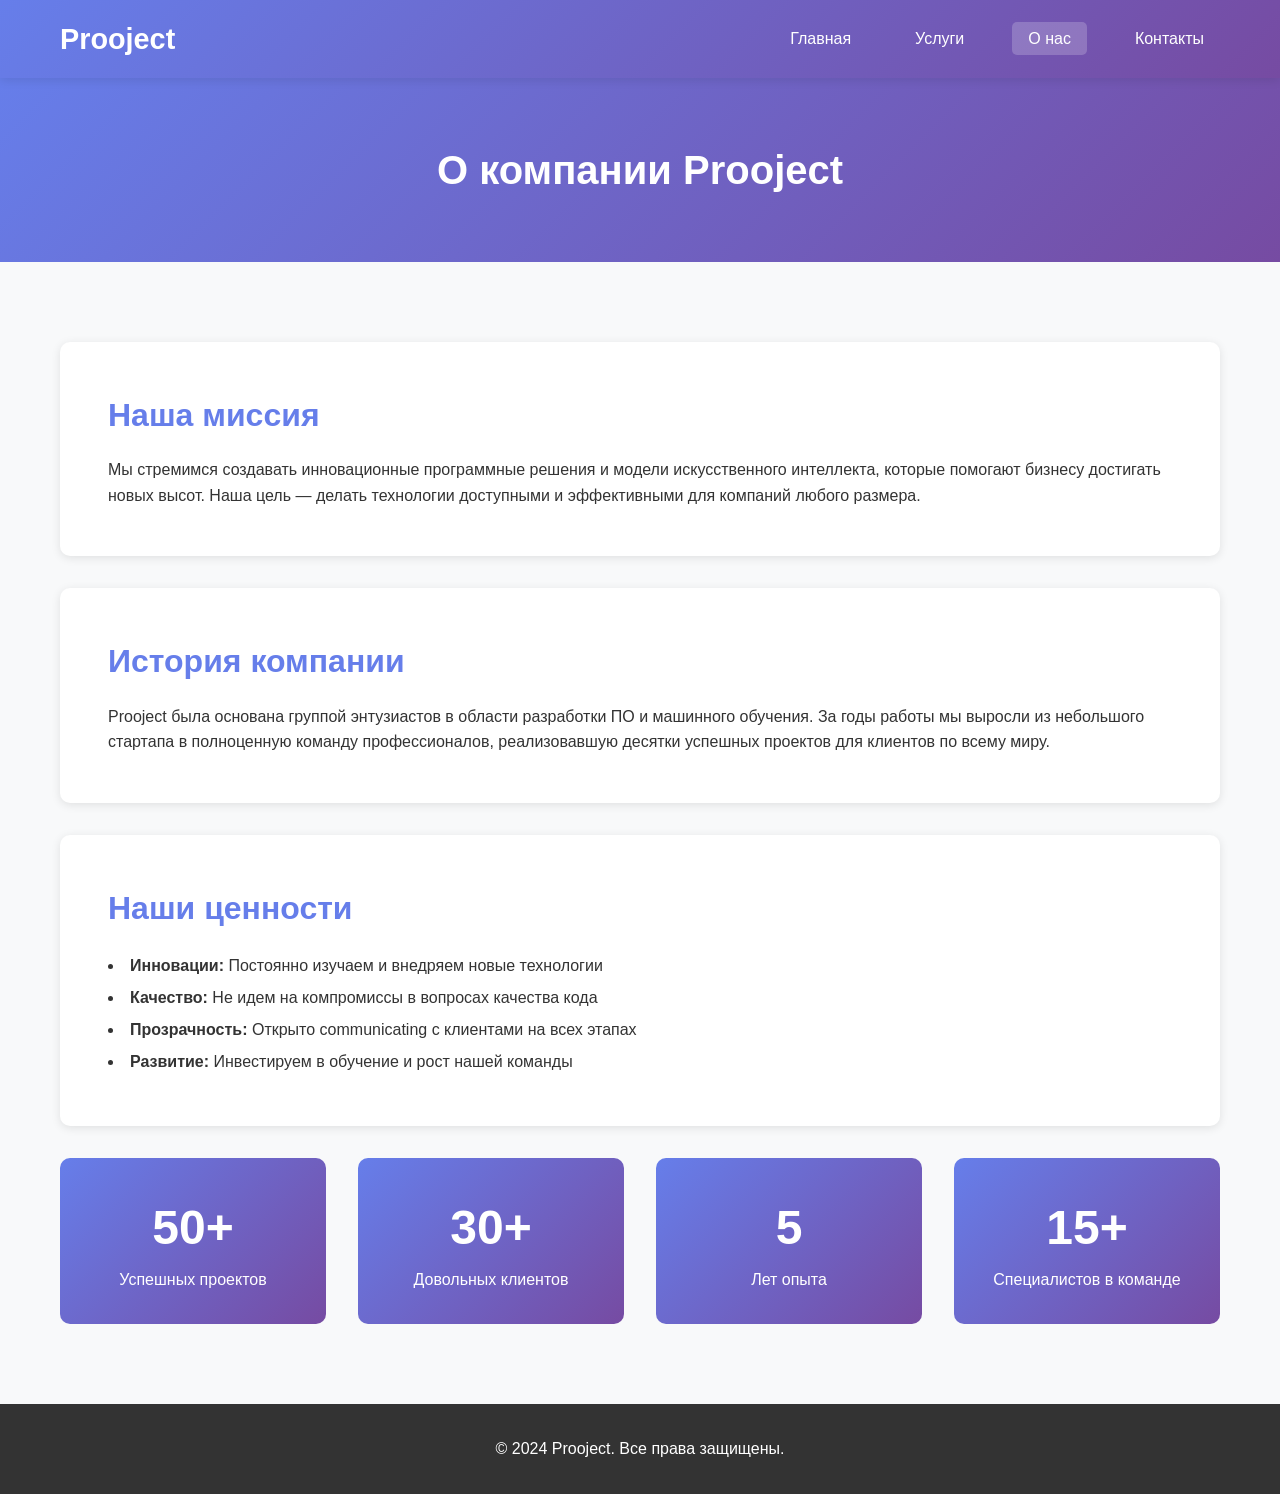
==== about.html @ fd4d92a7 "update branch" ====
<!DOCTYPE html>
<html lang="ru">
<head>
    <meta charset="UTF-8">
    <meta name="viewport" content="width=device-width, initial-scale=1.0">
    <title>О нас - Prooject</title>
    <link rel="stylesheet" href="css/style.css">
</head>
<body>
    <header>
        <nav class="navbar">
            <div class="container nav-container">
                <a href="index.html" class="logo">Prooject</a>
                <button class="nav-toggle" id="navToggle">
                    <span></span>
                    <span></span>
                    <span></span>
                </button>
                <ul class="nav-menu" id="navMenu">
                    <li><a href="index.html" class="nav-link">Главная</a></li>
                    <li><a href="services.html" class="nav-link">Услуги</a></li>
                    <li><a href="about.html" class="nav-link active">О нас</a></li>
                    <li><a href="contact.html" class="nav-link">Контакты</a></li>
                </ul>
            </div>
        </nav>
    </header>

    <section class="page-header">
        <div class="container">
            <h1>О компании Prooject</h1>
        </div>
    </section>

    <main class="about-section">
        <div class="container">
            <div class="about-content">
                <h2>Наша миссия</h2>
                <p>Мы стремимся создавать инновационные программные решения и модели искусственного интеллекта, которые помогают бизнесу достигать новых высот. Наша цель — делать технологии доступными и эффективными для компаний любого размера.</p>
            </div>

            <div class="about-content">
                <h2>История компании</h2>
                <p>Prooject была основана группой энтузиастов в области разработки ПО и машинного обучения. За годы работы мы выросли из небольшого стартапа в полноценную команду профессионалов, реализовавшую десятки успешных проектов для клиентов по всему миру.</p>
            </div>

            <div class="about-content">
                <h2>Наши ценности</h2>
                <ul style="list-style-position: inside; line-height: 2;">
                    <li><strong>Инновации:</strong> Постоянно изучаем и внедряем новые технологии</li>
                    <li><strong>Качество:</strong> Не идем на компромиссы в вопросах качества кода</li>
                    <li><strong>Прозрачность:</strong> Открыто communicating с клиентами на всех этапах</li>
                    <li><strong>Развитие:</strong> Инвестируем в обучение и рост нашей команды</li>
                </ul>
            </div>

            <div class="stats-grid">
                <div class="stat-card">
                    <span class="stat-number">50+</span>
                    <p>Успешных проектов</p>
                </div>
                <div class="stat-card">
                    <span class="stat-number">30+</span>
                    <p>Довольных клиентов</p>
                </div>
                <div class="stat-card">
                    <span class="stat-number">5</span>
                    <p>Лет опыта</p>
                </div>
                <div class="stat-card">
                    <span class="stat-number">15+</span>
                    <p>Специалистов в команде</p>
                </div>
            </div>
        </div>
    </main>

    <footer>
        <div class="container">
            <p>&copy; 2024 Prooject. Все права защищены.</p>
        </div>
    </footer>

    <script src="js/main.js"></script>
</body>
</html>
---- css/style.css ----
* {
    margin: 0;
    padding: 0;
    box-sizing: border-box;
}

body {
    font-family: 'Segoe UI', Tahoma, Geneva, Verdana, sans-serif;
    line-height: 1.6;
    color: #333;
    background-color: #f8f9fa;
}

.container {
    max-width: 1200px;
    margin: 0 auto;
    padding: 0 20px;
}

/* Header & Navigation */
header {
    background: linear-gradient(135deg, #667eea 0%, #764ba2 100%);
    box-shadow: 0 2px 10px rgba(0,0,0,0.1);
    position: sticky;
    top: 0;
    z-index: 1000;
}

.navbar {
    padding: 1rem 0;
}

.nav-container {
    display: flex;
    justify-content: space-between;
    align-items: center;
}

.logo {
    font-size: 1.8rem;
    font-weight: bold;
    color: white;
    text-decoration: none;
    transition: transform 0.3s ease;
}

.logo:hover {
    transform: scale(1.05);
}

.nav-menu {
    display: flex;
    list-style: none;
    gap: 2rem;
}

.nav-link {
    color: white;
    text-decoration: none;
    font-weight: 500;
    padding: 0.5rem 1rem;
    border-radius: 5px;
    transition: all 0.3s ease;
}

.nav-link:hover,
.nav-link.active {
    background-color: rgba(255,255,255,0.2);
}

.nav-toggle {
    display: none;
    flex-direction: column;
    cursor: pointer;
    gap: 4px;
}

.nav-toggle span {
    width: 25px;
    height: 3px;
    background-color: white;
    border-radius: 2px;
    transition: all 0.3s ease;
}

/* Hero Section */
.hero {
    background: linear-gradient(135deg, #667eea 0%, #764ba2 100%);
    color: white;
    padding: 100px 0;
    text-align: center;
}

.hero h1 {
    font-size: 3rem;
    margin-bottom: 1rem;
}

.highlight {
    color: #ffd700;
}

.hero-subtitle {
    font-size: 1.3rem;
    margin-bottom: 2rem;
    opacity: 0.9;
}

/* Buttons */
.btn {
    display: inline-block;
    padding: 12px 30px;
    border-radius: 5px;
    text-decoration: none;
    font-weight: 600;
    transition: all 0.3s ease;
    cursor: pointer;
    border: none;
    font-size: 1rem;
}

.btn-primary {
    background-color: white;
    color: #667eea;
}

.btn-primary:hover {
    background-color: #f0f0f0;
    transform: translateY(-2px);
    box-shadow: 0 5px 15px rgba(0,0,0,0.2);
}

.btn-secondary {
    background-color: #667eea;
    color: white;
}

.btn-secondary:hover {
    background-color: #5568d3;
    transform: translateY(-2px);
    box-shadow: 0 5px 15px rgba(0,0,0,0.2);
}

/* Features Section */
.features {
    padding: 80px 0;
    background-color: white;
}

.features h2 {
    text-align: center;
    font-size: 2.5rem;
    margin-bottom: 3rem;
    color: #333;
}

.features-grid {
    display: grid;
    grid-template-columns: repeat(auto-fit, minmax(250px, 1fr));
    gap: 2rem;
}

.feature-card {
    background: #f8f9fa;
    padding: 2rem;
    border-radius: 10px;
    text-align: center;
    transition: all 0.3s ease;
    box-shadow: 0 2px 10px rgba(0,0,0,0.05);
}

.feature-card:hover {
    transform: translateY(-10px);
    box-shadow: 0 10px 30px rgba(0,0,0,0.15);
}

.feature-icon {
    font-size: 3rem;
    margin-bottom: 1rem;
}

.feature-card h3 {
    color: #667eea;
    margin-bottom: 1rem;
    font-size: 1.5rem;
}

/* CTA Section */
.cta {
    padding: 80px 0;
    background: linear-gradient(135deg, #667eea 0%, #764ba2 100%);
    color: white;
    text-align: center;
}

.cta h2 {
    font-size: 2.5rem;
    margin-bottom: 1rem;
}

.cta p {
    font-size: 1.2rem;
    margin-bottom: 2rem;
    opacity: 0.9;
}

/* Footer */
footer {
    background-color: #333;
    color: white;
    text-align: center;
    padding: 2rem 0;
}

/* Services Page */
.services-list {
    padding: 80px 0;
}

.services-list h2 {
    text-align: center;
    font-size: 2.5rem;
    margin-bottom: 3rem;
}

.service-item {
    background: white;
    padding: 2rem;
    margin-bottom: 2rem;
    border-radius: 10px;
    box-shadow: 0 2px 10px rgba(0,0,0,0.1);
    display: flex;
    align-items: flex-start;
    gap: 1.5rem;
}

.service-icon {
    font-size: 2.5rem;
    min-width: 60px;
}

.service-item h3 {
    color: #667eea;
    margin-bottom: 0.5rem;
    font-size: 1.5rem;
}

/* About Page */
.about-section {
    padding: 80px 0;
}

.about-content {
    background: white;
    padding: 3rem;
    border-radius: 10px;
    box-shadow: 0 2px 10px rgba(0,0,0,0.1);
    margin-bottom: 2rem;
}

.about-content h2 {
    color: #667eea;
    margin-bottom: 1rem;
    font-size: 2rem;
}

.stats-grid {
    display: grid;
    grid-template-columns: repeat(auto-fit, minmax(200px, 1fr));
    gap: 2rem;
    margin-top: 2rem;
}

.stat-card {
    background: linear-gradient(135deg, #667eea 0%, #764ba2 100%);
    color: white;
    padding: 2rem;
    border-radius: 10px;
    text-align: center;
}

.stat-number {
    font-size: 3rem;
    font-weight: bold;
    display: block;
}

/* Contact Page */
.contact-section {
    padding: 80px 0;
}

.contact-grid {
    display: grid;
    grid-template-columns: repeat(auto-fit, minmax(300px, 1fr));
    gap: 2rem;
}

.contact-info {
    background: white;
    padding: 2rem;
    border-radius: 10px;
    box-shadow: 0 2px 10px rgba(0,0,0,0.1);
}

.contact-info h3 {
    color: #667eea;
    margin-bottom: 1rem;
}

.contact-item {
    margin-bottom: 1rem;
    display: flex;
    align-items: center;
    gap: 1rem;
}

.contact-form {
    background: white;
    padding: 2rem;
    border-radius: 10px;
    box-shadow: 0 2px 10px rgba(0,0,0,0.1);
}

.form-group {
    margin-bottom: 1.5rem;
}

.form-group label {
    display: block;
    margin-bottom: 0.5rem;
    font-weight: 600;
}

.form-group input,
.form-group textarea {
    width: 100%;
    padding: 10px;
    border: 1px solid #ddd;
    border-radius: 5px;
    font-size: 1rem;
    font-family: inherit;
}

.form-group textarea {
    min-height: 150px;
    resize: vertical;
}

.form-group input:focus,
.form-group textarea:focus {
    outline: none;
    border-color: #667eea;
    box-shadow: 0 0 5px rgba(102, 126, 234, 0.3);
}

/* Responsive Design */
@media (max-width: 768px) {
    .nav-toggle {
        display: flex;
    }

    .nav-menu {
        position: absolute;
        top: 100%;
        left: 0;
        right: 0;
        background: #667eea;
        flex-direction: column;
        padding: 1rem 0;
        gap: 0;
        display: none;
    }

    .nav-menu.active {
        display: flex;
    }

    .nav-link {
        padding: 1rem 2rem;
        display: block;
    }

    .hero h1 {
        font-size: 2rem;
    }

    .hero-subtitle {
        font-size: 1rem;
    }

    .features h2,
    .cta h2 {
        font-size: 2rem;
    }
}

/* Page header for inner pages */
.page-header {
    background: linear-gradient(135deg, #667eea 0%, #764ba2 100%);
    color: white;
    padding: 60px 0;
    text-align: center;
}

.page-header h1 {
    font-size: 2.5rem;
}
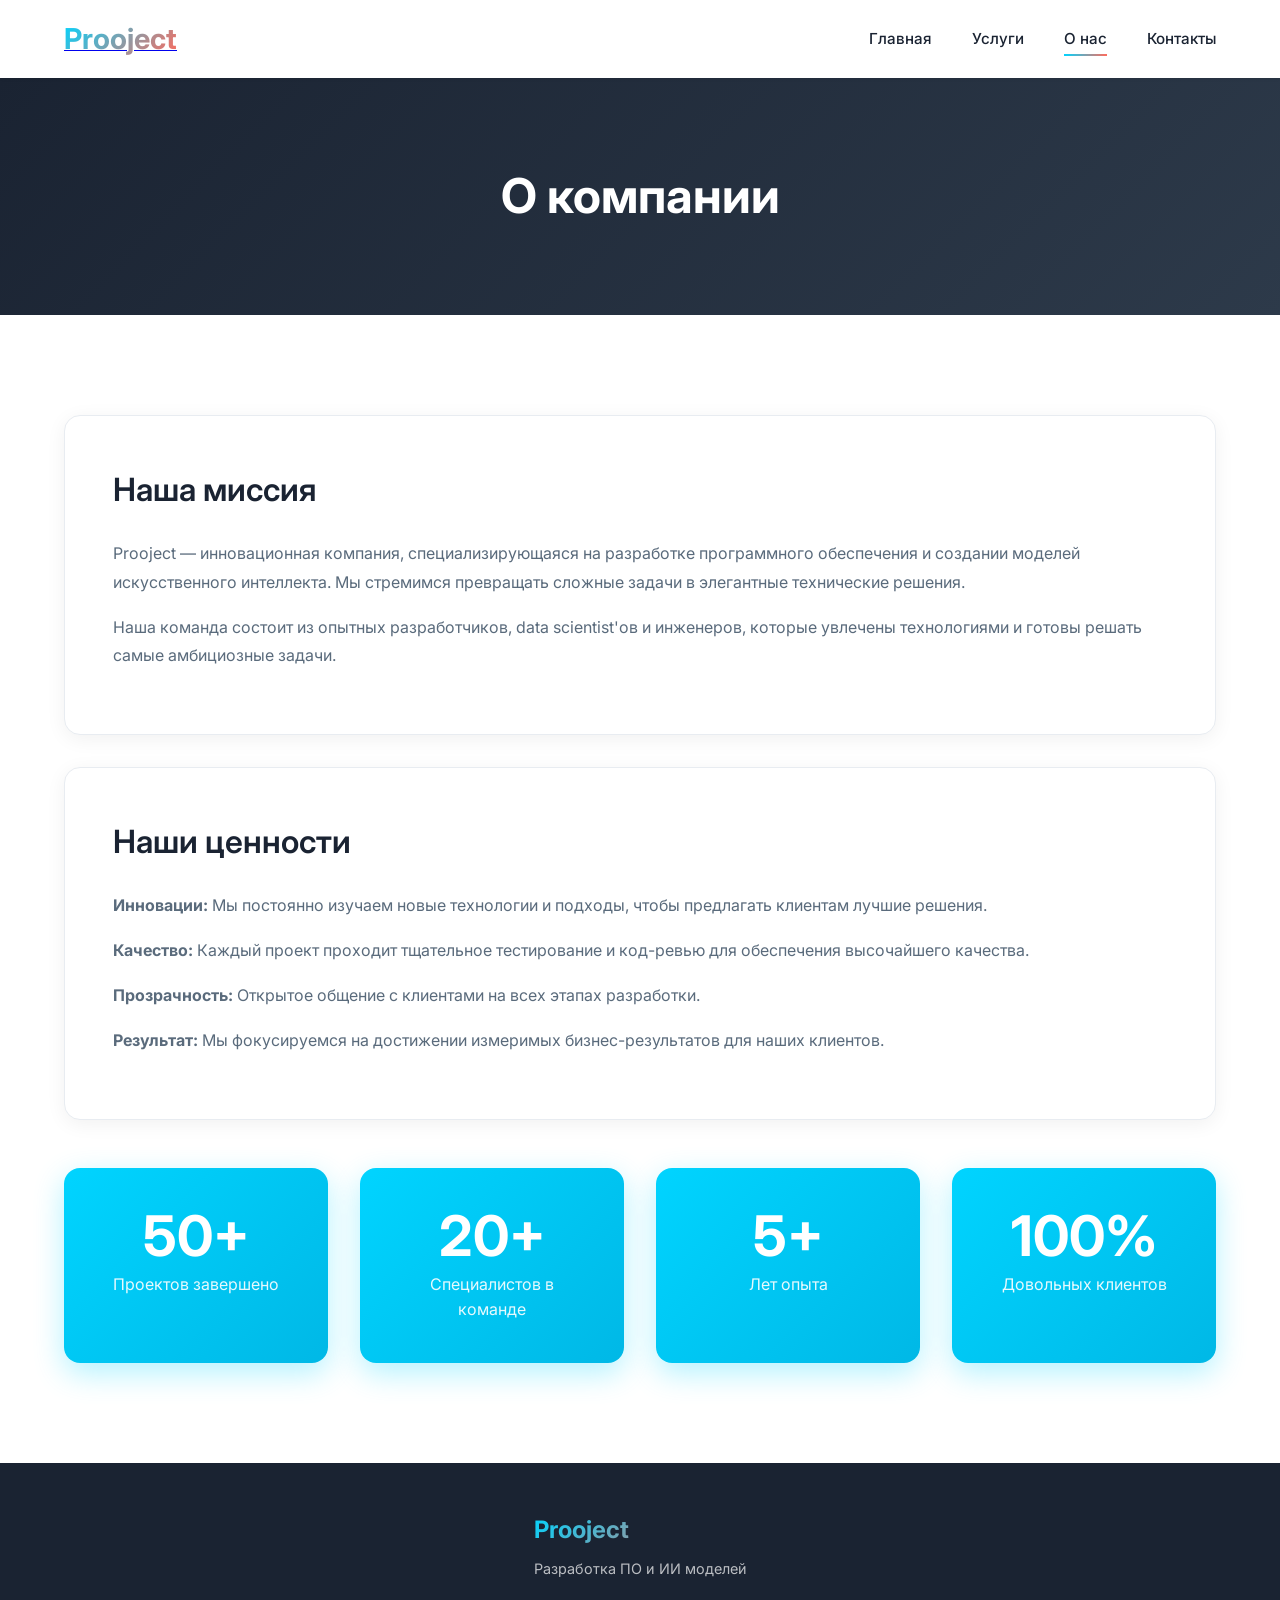
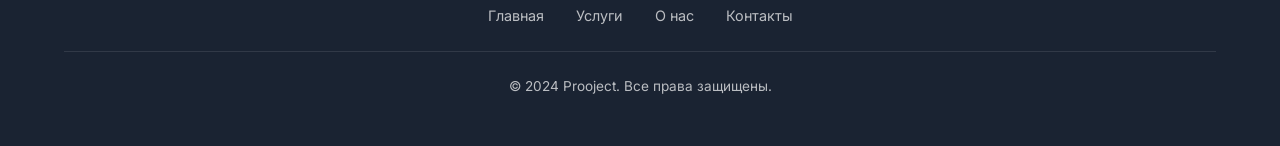
==== commit 2bbe8389: "update branch" ====
--- a/about.html
+++ b/about.html
@@ -5,79 +5,86 @@
     <meta name="viewport" content="width=device-width, initial-scale=1.0">
     <title>О нас - Prooject</title>
     <link rel="stylesheet" href="css/style.css">
+    <link href="https://fonts.googleapis.com/css2?family=Inter:wght@300;400;500;600;700&display=swap" rel="stylesheet">
 </head>
 <body>
-    <header>
-        <nav class="navbar">
-            <div class="container nav-container">
-                <a href="index.html" class="logo">Prooject</a>
-                <button class="nav-toggle" id="navToggle">
-                    <span></span>
-                    <span></span>
-                    <span></span>
-                </button>
-                <ul class="nav-menu" id="navMenu">
-                    <li><a href="index.html" class="nav-link">Главная</a></li>
-                    <li><a href="services.html" class="nav-link">Услуги</a></li>
-                    <li><a href="about.html" class="nav-link active">О нас</a></li>
-                    <li><a href="contact.html" class="nav-link">Контакты</a></li>
-                </ul>
-            </div>
-        </nav>
-    </header>
+    <nav class="navbar">
+        <div class="container nav-container">
+            <a href="index.html" class="logo">
+                <span class="logo-text">Prooject</span>
+            </a>
+            <button class="nav-toggle" id="navToggle">
+                <span></span>
+                <span></span>
+                <span></span>
+            </button>
+            <ul class="nav-menu" id="navMenu">
+                <li><a href="index.html" class="nav-link">Главная</a></li>
+                <li><a href="services.html" class="nav-link">Услуги</a></li>
+                <li><a href="about.html" class="nav-link active">О нас</a></li>
+                <li><a href="contact.html" class="nav-link">Контакты</a></li>
+            </ul>
+        </div>
+    </nav>
 
     <section class="page-header">
         <div class="container">
-            <h1>О компании Prooject</h1>
+            <h1>О компании</h1>
         </div>
     </section>
 
-    <main class="about-section">
+    <section class="about-section">
         <div class="container">
             <div class="about-content">
                 <h2>Наша миссия</h2>
-                <p>Мы стремимся создавать инновационные программные решения и модели искусственного интеллекта, которые помогают бизнесу достигать новых высот. Наша цель — делать технологии доступными и эффективными для компаний любого размера.</p>
-            </div>
-
-            <div class="about-content">
-                <h2>История компании</h2>
-                <p>Prooject была основана группой энтузиастов в области разработки ПО и машинного обучения. За годы работы мы выросли из небольшого стартапа в полноценную команду профессионалов, реализовавшую десятки успешных проектов для клиентов по всему миру.</p>
+                <p>Prooject — инновационная компания, специализирующаяся на разработке программного обеспечения и создании моделей искусственного интеллекта. Мы стремимся превращать сложные задачи в элегантные технические решения.</p>
+                <p>Наша команда состоит из опытных разработчиков, data scientist'ов и инженеров, которые увлечены технологиями и готовы решать самые амбициозные задачи.</p>
             </div>
 
             <div class="about-content">
                 <h2>Наши ценности</h2>
-                <ul style="list-style-position: inside; line-height: 2;">
-                    <li><strong>Инновации:</strong> Постоянно изучаем и внедряем новые технологии</li>
-                    <li><strong>Качество:</strong> Не идем на компромиссы в вопросах качества кода</li>
-                    <li><strong>Прозрачность:</strong> Открыто communicating с клиентами на всех этапах</li>
-                    <li><strong>Развитие:</strong> Инвестируем в обучение и рост нашей команды</li>
-                </ul>
+                <p><strong>Инновации:</strong> Мы постоянно изучаем новые технологии и подходы, чтобы предлагать клиентам лучшие решения.</p>
+                <p><strong>Качество:</strong> Каждый проект проходит тщательное тестирование и код-ревью для обеспечения высочайшего качества.</p>
+                <p><strong>Прозрачность:</strong> Открытое общение с клиентами на всех этапах разработки.</p>
+                <p><strong>Результат:</strong> Мы фокусируемся на достижении измеримых бизнес-результатов для наших клиентов.</p>
             </div>
 
             <div class="stats-grid">
                 <div class="stat-card">
                     <span class="stat-number">50+</span>
-                    <p>Успешных проектов</p>
+                    <span class="stat-label">Проектов завершено</span>
                 </div>
                 <div class="stat-card">
-                    <span class="stat-number">30+</span>
-                    <p>Довольных клиентов</p>
+                    <span class="stat-number">20+</span>
+                    <span class="stat-label">Специалистов в команде</span>
                 </div>
                 <div class="stat-card">
-                    <span class="stat-number">5</span>
-                    <p>Лет опыта</p>
+                    <span class="stat-number">5+</span>
+                    <span class="stat-label">Лет опыта</span>
                 </div>
                 <div class="stat-card">
-                    <span class="stat-number">15+</span>
-                    <p>Специалистов в команде</p>
+                    <span class="stat-number">100%</span>
+                    <span class="stat-label">Довольных клиентов</span>
                 </div>
             </div>
         </div>
-    </main>
+    </section>
 
-    <footer>
-        <div class="container">
-            <p>&copy; 2024 Prooject. Все права защищены.</p>
+    <footer class="footer">
+        <div class="container footer-container">
+            <div class="footer-brand">
+                <span class="logo-text">Prooject</span>
+                <p>Разработка ПО и ИИ моделей</p>
+            </div>
+            <div class="footer-links">
+                <a href="index.html">Главная</a>
+                <a href="services.html">Услуги</a>
+                <a href="about.html">О нас</a>
+                <a href="contact.html">Контакты</a>
+            </div>
+            <div class="footer-copyright">
+                © 2024 Prooject. Все права защищены.
+            </div>
         </div>
     </footer>
 
--- a/css/style.css
+++ b/css/style.css
@@ -4,29 +4,37 @@
     box-sizing: border-box;
 }
 
+:root {
+    --navy-blue: #1a2332;
+    --cyan-vibrant: #00d4ff;
+    --coral-orange: #ff6b5c;
+    --white: #ffffff;
+    --light-gray: #f8f9fa;
+    --gray-light: #e8ecf1;
+}
+
 body {
-    font-family: 'Segoe UI', Tahoma, Geneva, Verdana, sans-serif;
+    font-family: 'Inter', -apple-system, BlinkMacSystemFont, 'Segoe UI', sans-serif;
     line-height: 1.6;
-    color: #333;
-    background-color: #f8f9fa;
+    color: var(--navy-blue);
+    background-color: var(--white);
+    overflow-x: hidden;
 }
 
 .container {
     max-width: 1200px;
     margin: 0 auto;
-    padding: 0 20px;
+    padding: 0 24px;
 }
 
 /* Header & Navigation */
-header {
-    background: linear-gradient(135deg, #667eea 0%, #764ba2 100%);
-    box-shadow: 0 2px 10px rgba(0,0,0,0.1);
+.navbar {
+    background: rgba(255, 255, 255, 0.95);
+    backdrop-filter: blur(10px);
+    box-shadow: 0 1px 3px rgba(0,0,0,0.08);
     position: sticky;
     top: 0;
     z-index: 1000;
-}
-
-.navbar {
     padding: 1rem 0;
 }
 
@@ -36,290 +44,485 @@
     align-items: center;
 }
 
-.logo {
+.logo-text {
     font-size: 1.8rem;
-    font-weight: bold;
-    color: white;
-    text-decoration: none;
+    font-weight: 700;
+    background: linear-gradient(135deg, var(--cyan-vibrant) 0%, var(--coral-orange) 100%);
+    -webkit-background-clip: text;
+    -webkit-text-fill-color: transparent;
+    background-clip: text;
     transition: transform 0.3s ease;
 }
 
-.logo:hover {
+.logo:hover .logo-text {
     transform: scale(1.05);
 }
 
 .nav-menu {
     display: flex;
     list-style: none;
-    gap: 2rem;
+    gap: 2.5rem;
 }
 
 .nav-link {
-    color: white;
+    color: var(--navy-blue);
     text-decoration: none;
     font-weight: 500;
-    padding: 0.5rem 1rem;
-    border-radius: 5px;
+    font-size: 0.95rem;
+    padding: 0.5rem 0;
+    position: relative;
     transition: all 0.3s ease;
 }
 
-.nav-link:hover,
-.nav-link.active {
-    background-color: rgba(255,255,255,0.2);
+.nav-link::after {
+    content: '';
+    position: absolute;
+    bottom: 0;
+    left: 0;
+    width: 0;
+    height: 2px;
+    background: linear-gradient(90deg, var(--cyan-vibrant), var(--coral-orange));
+    transition: width 0.3s ease;
+}
+
+.nav-link:hover::after,
+.nav-link.active::after {
+    width: 100%;
 }
 
 .nav-toggle {
     display: none;
     flex-direction: column;
     cursor: pointer;
-    gap: 4px;
+    gap: 5px;
+    background: none;
+    border: none;
+    padding: 5px;
 }
 
 .nav-toggle span {
-    width: 25px;
-    height: 3px;
-    background-color: white;
+    width: 24px;
+    height: 2px;
+    background-color: var(--navy-blue);
     border-radius: 2px;
     transition: all 0.3s ease;
 }
 
 /* Hero Section */
 .hero {
-    background: linear-gradient(135deg, #667eea 0%, #764ba2 100%);
-    color: white;
-    padding: 100px 0;
-    text-align: center;
-}
-
-.hero h1 {
-    font-size: 3rem;
-    margin-bottom: 1rem;
-}
-
-.highlight {
-    color: #ffd700;
+    position: relative;
+    min-height: 90vh;
+    display: flex;
+    align-items: center;
+    background: linear-gradient(180deg, var(--white) 0%, var(--light-gray) 100%);
+    overflow: hidden;
+    padding: 120px 0;
+}
+
+.glass-shape {
+    position: absolute;
+    border-radius: 50%;
+    filter: blur(60px);
+    opacity: 0.5;
+    animation: float 8s ease-in-out infinite;
+}
+
+.glass-1 {
+    width: 400px;
+    height: 400px;
+    background: linear-gradient(135deg, rgba(0, 212, 255, 0.3), rgba(0, 212, 255, 0.1));
+    top: -100px;
+    right: -100px;
+    animation-delay: 0s;
+}
+
+.glass-2 {
+    width: 300px;
+    height: 300px;
+    background: linear-gradient(135deg, rgba(255, 107, 92, 0.3), rgba(255, 107, 92, 0.1));
+    bottom: 10%;
+    left: -50px;
+    animation-delay: 2s;
+}
+
+.glass-3 {
+    width: 250px;
+    height: 250px;
+    background: linear-gradient(135deg, rgba(0, 212, 255, 0.2), rgba(255, 107, 92, 0.2));
+    top: 40%;
+    right: 20%;
+    animation-delay: 4s;
+}
+
+@keyframes float {
+    0%, 100% { transform: translate(0, 0) rotate(0deg); }
+    33% { transform: translate(30px, -30px) rotate(10deg); }
+    66% { transform: translate(-20px, 20px) rotate(-5deg); }
+}
+
+.hero-container {
+    position: relative;
+    z-index: 1;
+    max-width: 900px;
+    text-align: center;
+    margin: 0 auto;
+}
+
+.hero-title {
+    font-size: 3.5rem;
+    font-weight: 700;
+    line-height: 1.2;
+    margin-bottom: 1.5rem;
+    color: var(--navy-blue);
+}
+
+.gradient-text {
+    background: linear-gradient(135deg, var(--cyan-vibrant) 0%, var(--coral-orange) 100%);
+    -webkit-background-clip: text;
+    -webkit-text-fill-color: transparent;
+    background-clip: text;
 }
 
 .hero-subtitle {
-    font-size: 1.3rem;
-    margin-bottom: 2rem;
-    opacity: 0.9;
-}
-
-/* Buttons */
+    font-size: 1.25rem;
+    color: #5a6b7c;
+    margin-bottom: 2.5rem;
+    line-height: 1.8;
+    max-width: 700px;
+    margin-left: auto;
+    margin-right: auto;
+}
+
+.hero-buttons {
+    display: flex;
+    gap: 1rem;
+    justify-content: center;
+    flex-wrap: wrap;
+}
+
 .btn {
     display: inline-block;
-    padding: 12px 30px;
-    border-radius: 5px;
+    padding: 14px 32px;
+    border-radius: 8px;
     text-decoration: none;
     font-weight: 600;
+    font-size: 1rem;
     transition: all 0.3s ease;
     cursor: pointer;
     border: none;
-    font-size: 1rem;
 }
 
 .btn-primary {
-    background-color: white;
-    color: #667eea;
+    background: linear-gradient(135deg, var(--coral-orange) 0%, #ff856f 100%);
+    color: var(--white);
+    box-shadow: 0 4px 15px rgba(255, 107, 92, 0.4);
 }
 
 .btn-primary:hover {
-    background-color: #f0f0f0;
-    transform: translateY(-2px);
-    box-shadow: 0 5px 15px rgba(0,0,0,0.2);
+    transform: translateY(-3px);
+    box-shadow: 0 8px 25px rgba(255, 107, 92, 0.5);
 }
 
 .btn-secondary {
-    background-color: #667eea;
-    color: white;
+    background: var(--white);
+    color: var(--navy-blue);
+    border: 2px solid var(--gray-light);
 }
 
 .btn-secondary:hover {
-    background-color: #5568d3;
-    transform: translateY(-2px);
-    box-shadow: 0 5px 15px rgba(0,0,0,0.2);
+    border-color: var(--cyan-vibrant);
+    transform: translateY(-3px);
+    box-shadow: 0 8px 25px rgba(0, 212, 255, 0.2);
+}
+
+.btn-large {
+    padding: 16px 40px;
+    font-size: 1.1rem;
 }
 
 /* Features Section */
 .features {
-    padding: 80px 0;
-    background-color: white;
-}
-
-.features h2 {
+    padding: 100px 0;
+    background-color: var(--white);
+}
+
+.section-title {
     text-align: center;
     font-size: 2.5rem;
-    margin-bottom: 3rem;
-    color: #333;
+    font-weight: 700;
+    margin-bottom: 4rem;
+    color: var(--navy-blue);
 }
 
 .features-grid {
     display: grid;
-    grid-template-columns: repeat(auto-fit, minmax(250px, 1fr));
+    grid-template-columns: repeat(auto-fit, minmax(280px, 1fr));
     gap: 2rem;
 }
 
 .feature-card {
-    background: #f8f9fa;
-    padding: 2rem;
-    border-radius: 10px;
+    background: var(--white);
+    padding: 2.5rem;
+    border-radius: 16px;
     text-align: center;
     transition: all 0.3s ease;
-    box-shadow: 0 2px 10px rgba(0,0,0,0.05);
+    border: 1px solid var(--gray-light);
+    position: relative;
+    overflow: hidden;
+}
+
+.feature-card::before {
+    content: '';
+    position: absolute;
+    top: 0;
+    left: 0;
+    right: 0;
+    height: 3px;
+    background: linear-gradient(90deg, var(--cyan-vibrant), var(--coral-orange));
+    transform: scaleX(0);
+    transition: transform 0.3s ease;
+}
+
+.feature-card:hover::before {
+    transform: scaleX(1);
 }
 
 .feature-card:hover {
-    transform: translateY(-10px);
-    box-shadow: 0 10px 30px rgba(0,0,0,0.15);
+    transform: translateY(-8px);
+    box-shadow: 0 20px 40px rgba(0,0,0,0.08);
+    border-color: transparent;
 }
 
 .feature-icon {
-    font-size: 3rem;
+    font-size: 3.5rem;
+    margin-bottom: 1.5rem;
+    display: block;
+}
+
+.feature-card h3 {
+    color: var(--navy-blue);
     margin-bottom: 1rem;
-}
-
-.feature-card h3 {
-    color: #667eea;
+    font-size: 1.4rem;
+    font-weight: 600;
+}
+
+.feature-card p {
+    color: #5a6b7c;
+    line-height: 1.7;
+}
+
+/* CTA Section */
+.cta-section {
+    padding: 100px 0;
+    background: linear-gradient(135deg, var(--navy-blue) 0%, #2d3a4a 100%);
+    position: relative;
+    overflow: hidden;
+}
+
+.cta-container {
+    text-align: center;
+    position: relative;
+    z-index: 1;
+}
+
+.cta-container h2 {
+    font-size: 2.8rem;
+    font-weight: 700;
+    color: var(--white);
     margin-bottom: 1rem;
+}
+
+.cta-container p {
+    font-size: 1.2rem;
+    color: rgba(255,255,255,0.8);
+    margin-bottom: 2.5rem;
+}
+
+/* Footer */
+.footer {
+    background-color: var(--navy-blue);
+    color: rgba(255,255,255,0.7);
+    padding: 3rem 0;
+}
+
+.footer-container {
+    display: flex;
+    flex-direction: column;
+    align-items: center;
+    gap: 1.5rem;
+}
+
+.footer-brand .logo-text {
     font-size: 1.5rem;
-}
-
-/* CTA Section */
-.cta {
-    padding: 80px 0;
-    background: linear-gradient(135deg, #667eea 0%, #764ba2 100%);
-    color: white;
-    text-align: center;
-}
-
-.cta h2 {
-    font-size: 2.5rem;
-    margin-bottom: 1rem;
-}
-
-.cta p {
-    font-size: 1.2rem;
-    margin-bottom: 2rem;
-    opacity: 0.9;
-}
-
-/* Footer */
-footer {
-    background-color: #333;
-    color: white;
-    text-align: center;
-    padding: 2rem 0;
+    display: block;
+    margin-bottom: 0.5rem;
+}
+
+.footer-brand p {
+    font-size: 0.9rem;
+}
+
+.footer-links {
+    display: flex;
+    gap: 2rem;
+    flex-wrap: wrap;
+    justify-content: center;
+}
+
+.footer-links a {
+    color: rgba(255,255,255,0.7);
+    text-decoration: none;
+    font-size: 0.9rem;
+    transition: color 0.3s ease;
+}
+
+.footer-links a:hover {
+    color: var(--cyan-vibrant);
+}
+
+.footer-copyright {
+    font-size: 0.85rem;
+    padding-top: 1.5rem;
+    border-top: 1px solid rgba(255,255,255,0.1);
+    width: 100%;
+    text-align: center;
 }
 
 /* Services Page */
 .services-list {
-    padding: 80px 0;
-}
-
-.services-list h2 {
-    text-align: center;
-    font-size: 2.5rem;
-    margin-bottom: 3rem;
+    padding: 100px 0;
 }
 
 .service-item {
-    background: white;
-    padding: 2rem;
+    background: var(--white);
+    padding: 2.5rem;
     margin-bottom: 2rem;
-    border-radius: 10px;
-    box-shadow: 0 2px 10px rgba(0,0,0,0.1);
+    border-radius: 16px;
+    box-shadow: 0 4px 20px rgba(0,0,0,0.06);
     display: flex;
     align-items: flex-start;
-    gap: 1.5rem;
+    gap: 2rem;
+    border: 1px solid var(--gray-light);
+    transition: all 0.3s ease;
+}
+
+.service-item:hover {
+    transform: translateX(10px);
+    border-color: var(--cyan-vibrant);
 }
 
 .service-icon {
-    font-size: 2.5rem;
-    min-width: 60px;
+    font-size: 3rem;
+    min-width: 70px;
+    text-align: center;
 }
 
 .service-item h3 {
-    color: #667eea;
-    margin-bottom: 0.5rem;
+    color: var(--navy-blue);
+    margin-bottom: 0.75rem;
     font-size: 1.5rem;
+    font-weight: 600;
+}
+
+.service-item p {
+    color: #5a6b7c;
+    line-height: 1.7;
 }
 
 /* About Page */
 .about-section {
-    padding: 80px 0;
+    padding: 100px 0;
 }
 
 .about-content {
-    background: white;
+    background: var(--white);
     padding: 3rem;
-    border-radius: 10px;
-    box-shadow: 0 2px 10px rgba(0,0,0,0.1);
+    border-radius: 16px;
+    box-shadow: 0 4px 20px rgba(0,0,0,0.06);
     margin-bottom: 2rem;
+    border: 1px solid var(--gray-light);
 }
 
 .about-content h2 {
-    color: #667eea;
+    color: var(--navy-blue);
+    margin-bottom: 1.5rem;
+    font-size: 2rem;
+    font-weight: 600;
+}
+
+.about-content p {
+    color: #5a6b7c;
+    line-height: 1.8;
     margin-bottom: 1rem;
-    font-size: 2rem;
 }
 
 .stats-grid {
     display: grid;
-    grid-template-columns: repeat(auto-fit, minmax(200px, 1fr));
+    grid-template-columns: repeat(auto-fit, minmax(220px, 1fr));
     gap: 2rem;
-    margin-top: 2rem;
+    margin-top: 3rem;
 }
 
 .stat-card {
-    background: linear-gradient(135deg, #667eea 0%, #764ba2 100%);
-    color: white;
-    padding: 2rem;
-    border-radius: 10px;
-    text-align: center;
+    background: linear-gradient(135deg, var(--cyan-vibrant) 0%, #00b8e6 100%);
+    color: var(--white);
+    padding: 2.5rem;
+    border-radius: 16px;
+    text-align: center;
+    box-shadow: 0 10px 30px rgba(0, 212, 255, 0.3);
 }
 
 .stat-number {
-    font-size: 3rem;
-    font-weight: bold;
+    font-size: 3.5rem;
+    font-weight: 700;
     display: block;
+    line-height: 1;
+    margin-bottom: 0.5rem;
+}
+
+.stat-label {
+    font-size: 1rem;
+    opacity: 0.9;
 }
 
 /* Contact Page */
 .contact-section {
-    padding: 80px 0;
+    padding: 100px 0;
 }
 
 .contact-grid {
     display: grid;
-    grid-template-columns: repeat(auto-fit, minmax(300px, 1fr));
-    gap: 2rem;
-}
-
-.contact-info {
-    background: white;
-    padding: 2rem;
-    border-radius: 10px;
-    box-shadow: 0 2px 10px rgba(0,0,0,0.1);
-}
-
-.contact-info h3 {
-    color: #667eea;
-    margin-bottom: 1rem;
+    grid-template-columns: repeat(auto-fit, minmax(320px, 1fr));
+    gap: 2.5rem;
+}
+
+.contact-info,
+.contact-form {
+    background: var(--white);
+    padding: 2.5rem;
+    border-radius: 16px;
+    box-shadow: 0 4px 20px rgba(0,0,0,0.06);
+    border: 1px solid var(--gray-light);
+}
+
+.contact-info h3,
+.contact-form h3 {
+    color: var(--navy-blue);
+    margin-bottom: 1.5rem;
+    font-size: 1.5rem;
+    font-weight: 600;
 }
 
 .contact-item {
-    margin-bottom: 1rem;
+    margin-bottom: 1.25rem;
     display: flex;
     align-items: center;
     gap: 1rem;
-}
-
-.contact-form {
-    background: white;
-    padding: 2rem;
-    border-radius: 10px;
-    box-shadow: 0 2px 10px rgba(0,0,0,0.1);
+    color: #5a6b7c;
+}
+
+.contact-item span:first-child {
+    font-size: 1.5rem;
 }
 
 .form-group {
@@ -330,28 +533,45 @@
     display: block;
     margin-bottom: 0.5rem;
     font-weight: 600;
+    color: var(--navy-blue);
+    font-size: 0.95rem;
 }
 
 .form-group input,
 .form-group textarea {
     width: 100%;
-    padding: 10px;
-    border: 1px solid #ddd;
-    border-radius: 5px;
+    padding: 12px 16px;
+    border: 2px solid var(--gray-light);
+    border-radius: 8px;
     font-size: 1rem;
     font-family: inherit;
+    transition: all 0.3s ease;
+    background: var(--white);
 }
 
 .form-group textarea {
-    min-height: 150px;
+    min-height: 160px;
     resize: vertical;
 }
 
 .form-group input:focus,
 .form-group textarea:focus {
     outline: none;
-    border-color: #667eea;
-    box-shadow: 0 0 5px rgba(102, 126, 234, 0.3);
+    border-color: var(--cyan-vibrant);
+    box-shadow: 0 0 0 4px rgba(0, 212, 255, 0.1);
+}
+
+/* Page header for inner pages */
+.page-header {
+    background: linear-gradient(135deg, var(--navy-blue) 0%, #2d3a4a 100%);
+    color: var(--white);
+    padding: 80px 0;
+    text-align: center;
+}
+
+.page-header h1 {
+    font-size: 3rem;
+    font-weight: 700;
 }
 
 /* Responsive Design */
@@ -365,11 +585,12 @@
         top: 100%;
         left: 0;
         right: 0;
-        background: #667eea;
+        background: var(--white);
         flex-direction: column;
-        padding: 1rem 0;
+        padding: 1.5rem 0;
         gap: 0;
         display: none;
+        box-shadow: 0 10px 30px rgba(0,0,0,0.1);
     }
 
     .nav-menu.active {
@@ -381,28 +602,38 @@
         display: block;
     }
 
-    .hero h1 {
+    .hero-title {
+        font-size: 2.2rem;
+    }
+
+    .hero-subtitle {
+        font-size: 1.1rem;
+    }
+
+    .section-title,
+    .cta-container h2 {
         font-size: 2rem;
     }
 
-    .hero-subtitle {
-        font-size: 1rem;
-    }
-
-    .features h2,
-    .cta h2 {
-        font-size: 2rem;
-    }
-}
-
-/* Page header for inner pages */
-.page-header {
-    background: linear-gradient(135deg, #667eea 0%, #764ba2 100%);
-    color: white;
-    padding: 60px 0;
-    text-align: center;
-}
-
-.page-header h1 {
-    font-size: 2.5rem;
-}
+    .hero-buttons {
+        flex-direction: column;
+        align-items: center;
+    }
+
+    .btn {
+        width: 100%;
+        max-width: 280px;
+        text-align: center;
+    }
+
+    .service-item {
+        flex-direction: column;
+        align-items: center;
+        text-align: center;
+    }
+
+    .footer-links {
+        flex-direction: column;
+        gap: 1rem;
+    }
+}
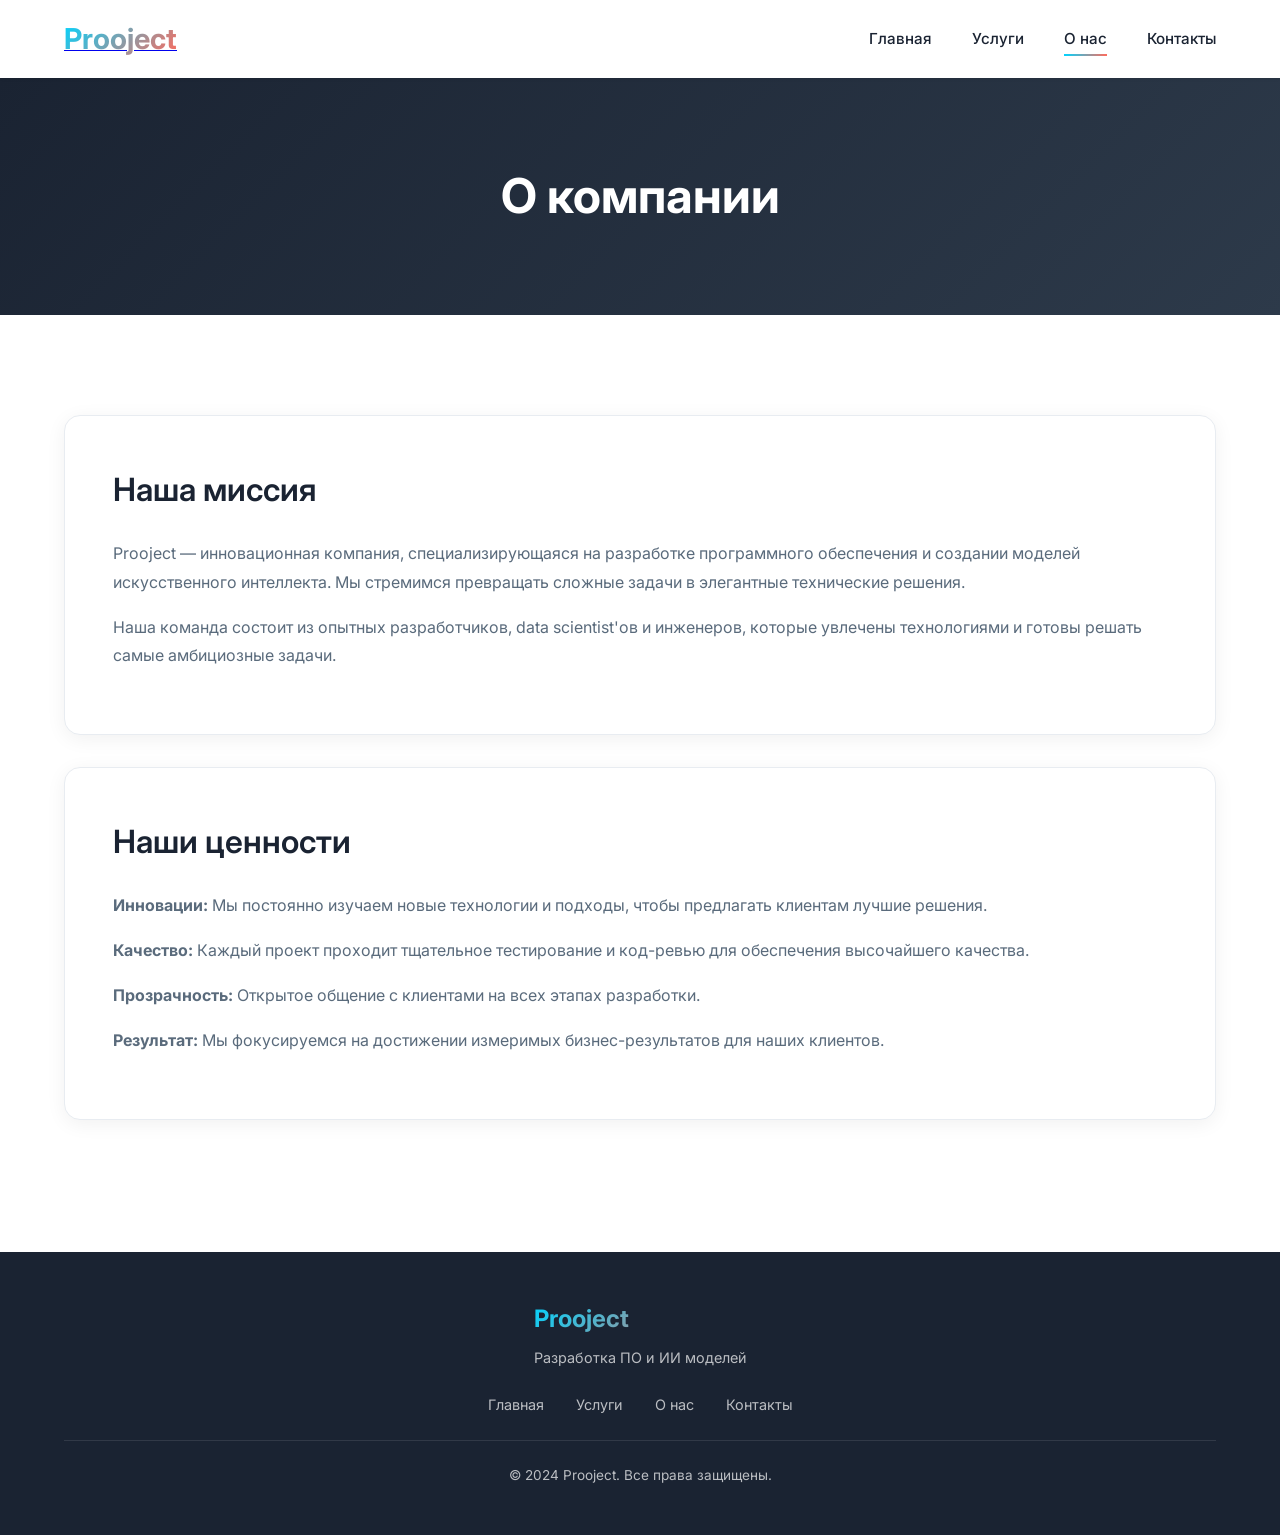
==== commit a0c20195: "update branch" ====
--- a/about.html
+++ b/about.html
@@ -48,25 +48,6 @@
                 <p><strong>Прозрачность:</strong> Открытое общение с клиентами на всех этапах разработки.</p>
                 <p><strong>Результат:</strong> Мы фокусируемся на достижении измеримых бизнес-результатов для наших клиентов.</p>
             </div>
-
-            <div class="stats-grid">
-                <div class="stat-card">
-                    <span class="stat-number">50+</span>
-                    <span class="stat-label">Проектов завершено</span>
-                </div>
-                <div class="stat-card">
-                    <span class="stat-number">20+</span>
-                    <span class="stat-label">Специалистов в команде</span>
-                </div>
-                <div class="stat-card">
-                    <span class="stat-number">5+</span>
-                    <span class="stat-label">Лет опыта</span>
-                </div>
-                <div class="stat-card">
-                    <span class="stat-number">100%</span>
-                    <span class="stat-label">Довольных клиентов</span>
-                </div>
-            </div>
         </div>
     </section>
 
